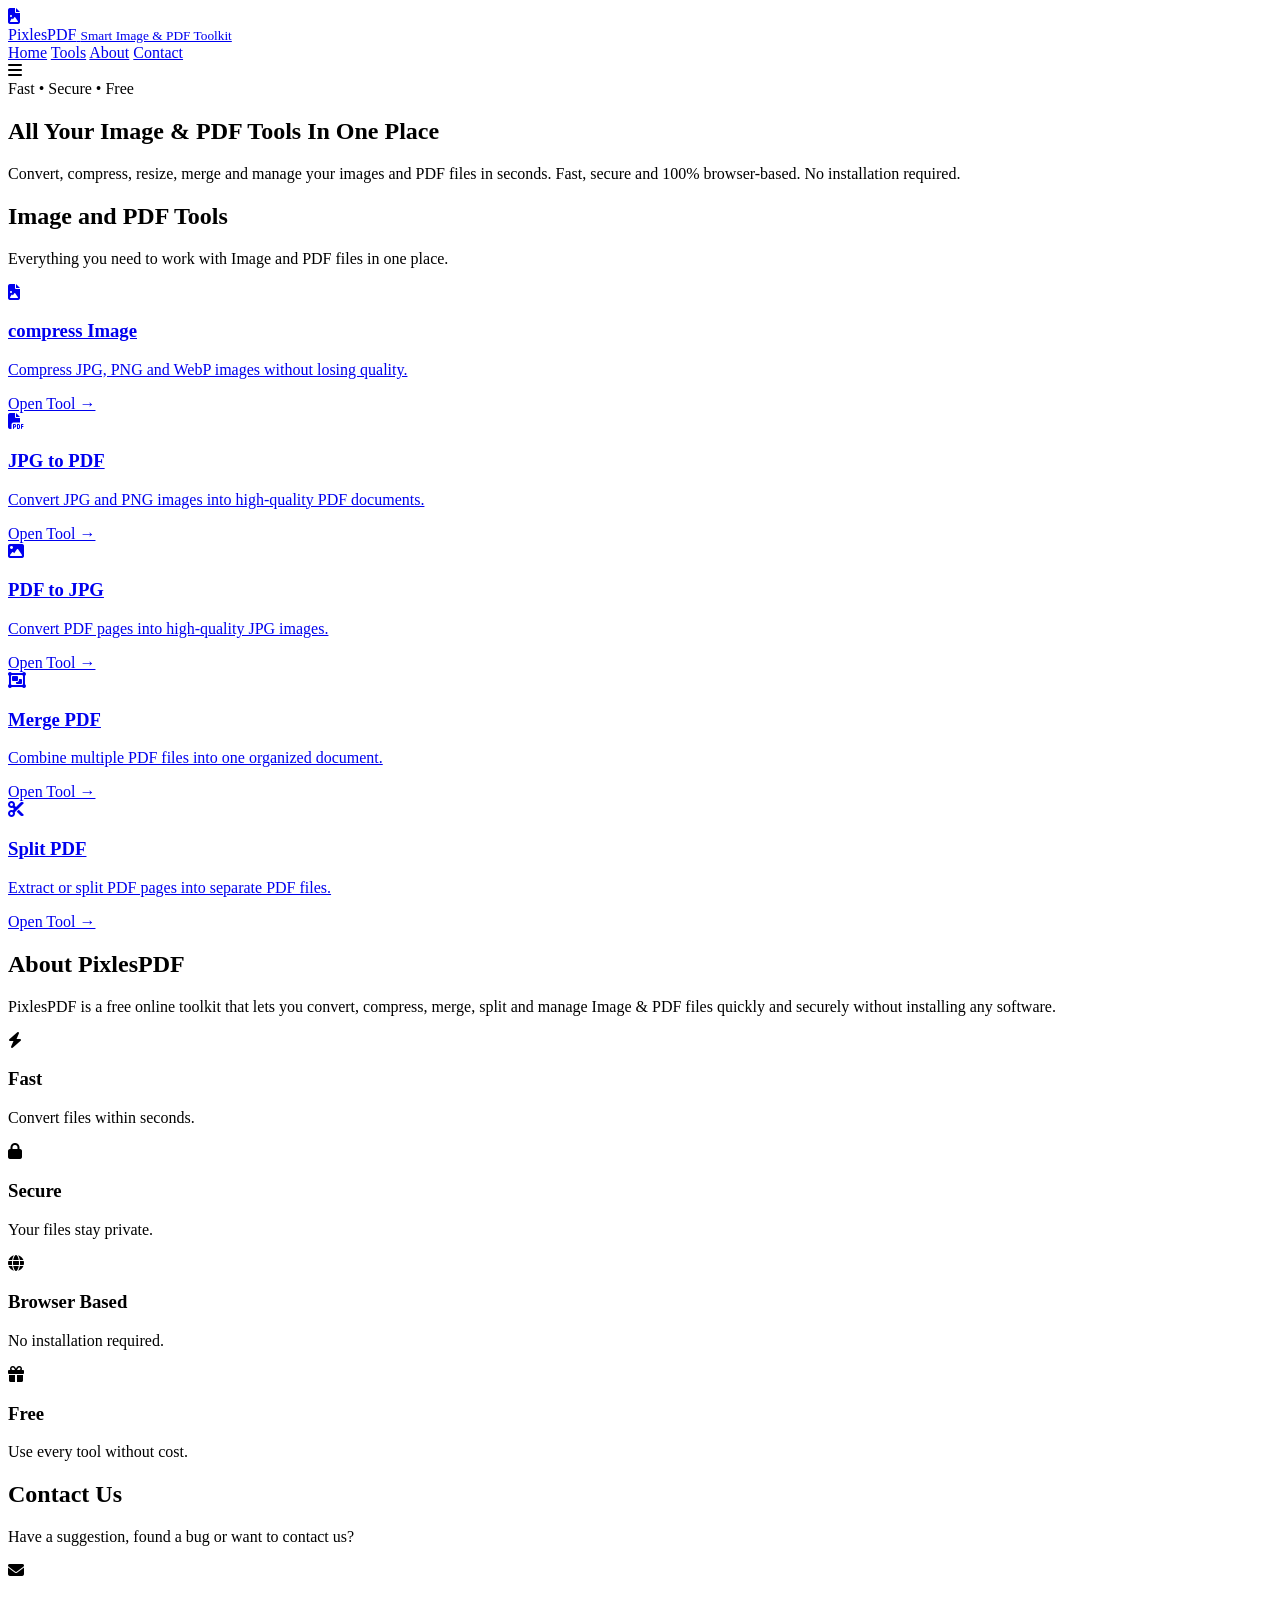
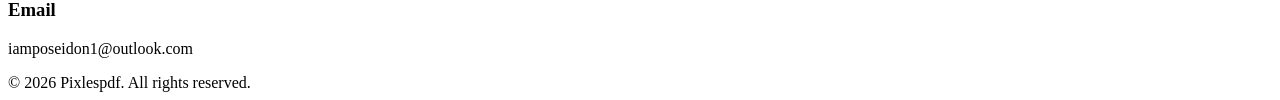
==== index.html @ 6ef6612d "Add files via upload" ====
<!DOCTYPE html>
<html lang="en">
<head>
<meta charset="UTF-8">
<meta name="viewport" content="width=device-width, initial-scale=1.0">

<title>PixlesPDF</title>

<link rel="preconnect" href="https://fonts.googleapis.com">
<link rel="preconnect" href="https://fonts.gstatic.com" crossorigin>

<link href="https://fonts.googleapis.com/css2?family=Inter:wght@400;500;600;700;800&display=swap" rel="stylesheet">

<link rel="stylesheet" href="https://cdnjs.cloudflare.com/ajax/libs/font-awesome/6.6.0/css/all.min.css">

<link rel="stylesheet" href="../css/style.css">

</head>

<body>

<header>

   <a href="index.html" class="logo">

    <div class="logo-icon">
        <i class="fa-solid fa-file-image"></i>
    </div>

    <div class="logo-text">
        <span>PixlesPDF</span>
        <small>Smart Image & PDF Toolkit</small>
    </div>

</a>

    <nav id="navbar">

        <a href="index.html">Home</a>
        <a href="#tools">Tools</a>
        <a href="#about">About</a>
        <a href="#contact">Contact</a>

    </nav>

    <div class="menu-btn" id="menuBtn">
        <i class="fa-solid fa-bars"></i>
    </div>

</header>

<section class="hero">

    <div class="hero-content">

        <span class="hero-badge">
            Fast • Secure • Free
        </span>

       <h1>All Your Image & PDF Tools In One Place</h1>

        <p>
    Convert, compress, resize, merge and manage your images and PDF files in seconds.
    Fast, secure and 100% browser-based. No installation required.
</p>

    </div>

</section>

<section class="tools" id="tools">

    <div class="section-header">

        <h2>Image and PDF Tools</h2>

        <p>
            Everything you need to work with Image and PDF files in one place.
        </p>

    </div>

    <!-- First Row -->

<div class="tools-grid">

    <!-- Compress Image -->
    <a href="compress-image.html" class="tool-card blue-card">

        <div class="icon blue">
            <i class="fa-solid fa-file-image"></i>
        </div>

        <h3>compress Image</h3>

        <p>
            Compress JPG, PNG and WebP images
            without losing quality.
        </p>

        <span>Open Tool →</span>

    </a>

    <!-- JPG to PDF -->

    <a href="jpg-to-pdf.html" class="tool-card green-card">

        <div class="icon green">
            <i class="fa-solid fa-file-pdf"></i>
        </div>

        <h3>JPG to PDF</h3>

        <p>
            Convert JPG and PNG images into
            high-quality PDF documents.
        </p>

        <span>Open Tool →</span>

    </a>

    <!-- PDF to JPG -->

    <a href="pdf-to-jpg.html" class="tool-card orange-card">

        <div class="icon orange">
            <i class="fa-solid fa-image"></i>
        </div>

        <h3>PDF to JPG</h3>

        <p>
            Convert PDF pages into
            high-quality JPG images.
        </p>

        <span>Open Tool →</span>

    </a>

</div>

<!-- Second Row -->

<div class="tools-grid-bottom">

    <!-- Merge PDF -->

    <a href="merge-pdf.html" class="tool-card purple-card">

        <div class="icon purple">
            <i class="fa-solid fa-object-group"></i>
        </div>

        <h3>Merge PDF</h3>

        <p>
            Combine multiple PDF files into
            one organized document.
        </p>

        <span>Open Tool →</span>

    </a>

    <!-- Split PDF -->

    <a href="split-pdf.html" class="tool-card red-card">

        <div class="icon red">
            <i class="fa-solid fa-scissors"></i>
        </div>

        <h3>Split PDF</h3>

        <p>
            Extract or split PDF pages
            into separate PDF files.
        </p>

        <span>Open Tool →</span>

    </a>

</div>

</section>

<section id="about" class="about">

    <div class="section-header">

        <h2>About PixlesPDF</h2>

        <p>
            PixlesPDF is a free online toolkit that lets you convert,
            compress, merge, split and manage Image & PDF files quickly
            and securely without installing any software.
        </p>

    </div>

    <div class="feature-grid">

        <div class="feature-box">

            <i class="fa-solid fa-bolt"></i>

            <h3>Fast</h3>

            <p>Convert files within seconds.</p>

        </div>

        <div class="feature-box">

            <i class="fa-solid fa-lock"></i>

            <h3>Secure</h3>

            <p>Your files stay private.</p>

        </div>

        <div class="feature-box">

            <i class="fa-solid fa-globe"></i>

            <h3>Browser Based</h3>

            <p>No installation required.</p>

        </div>

        <div class="feature-box">

            <i class="fa-solid fa-gift"></i>

            <h3>Free</h3>

            <p>Use every tool without cost.</p>

        </div>

    </div>

</section>

<section id="contact" class="features">

    <div class="section-header">

        <h2>Contact Us</h2>

        <p>

            Have a suggestion, found a bug or want to contact us?

        </p>

    </div>

    <div class="feature-box">

        <i class="fa-solid fa-envelope"></i>

        <h3>Email</h3>

        <p>

            iamposeidon1@outlook.com

        </p>

    </div>

</section>

<footer>

© 2026 Pixlespdf. All rights reserved.

</footer>
<script src="..js/navbar.js"></script>
<script src="../js/script.js"></script>
</body>
</html>
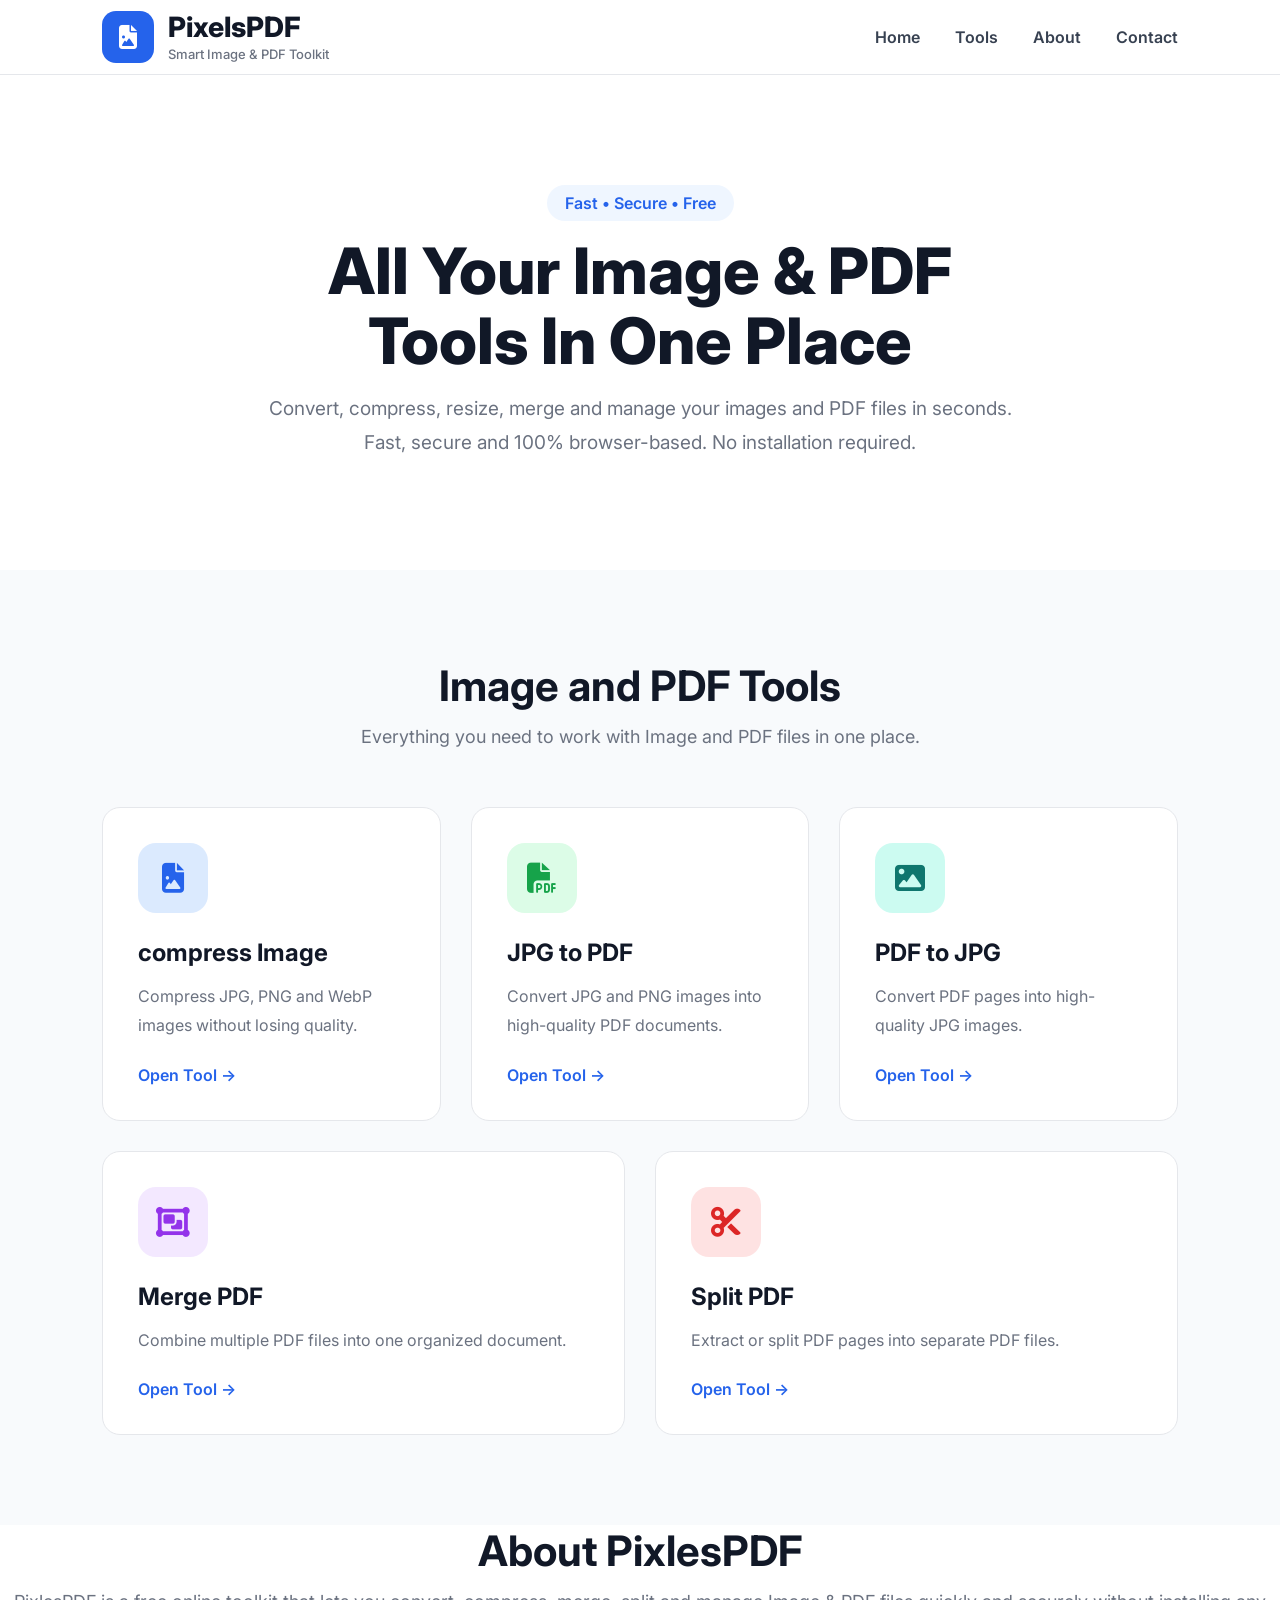
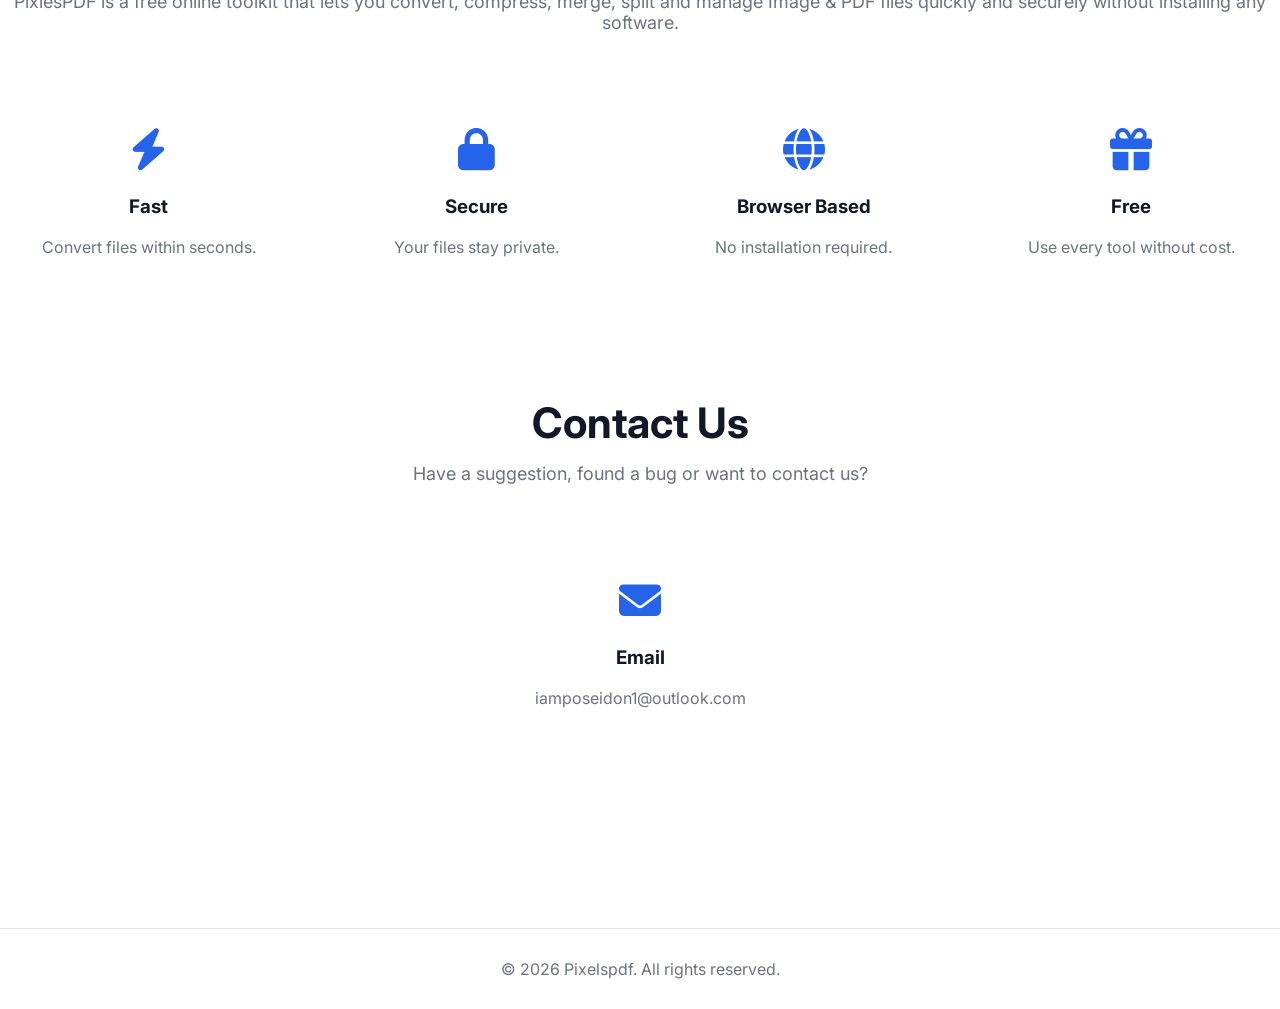
==== commit f6758008: "Add files via upload" ====
--- a/index.html
+++ b/index.html
@@ -4,7 +4,7 @@
 <meta charset="UTF-8">
 <meta name="viewport" content="width=device-width, initial-scale=1.0">
 
-<title>PixlesPDF</title>
+<title>PixelsPDF</title>
 
 <link rel="preconnect" href="https://fonts.googleapis.com">
 <link rel="preconnect" href="https://fonts.gstatic.com" crossorigin>
@@ -28,7 +28,7 @@
     </div>
 
     <div class="logo-text">
-        <span>PixlesPDF</span>
+        <span>PixelsPDF</span>
         <small>Smart Image & PDF Toolkit</small>
     </div>
 
@@ -280,7 +280,7 @@
 
 <footer>
 
-© 2026 Pixlespdf. All rights reserved.
+© 2026 Pixelspdf. All rights reserved.
 
 </footer>
 <script src="..js/navbar.js"></script>
--- a/css/style.css
+++ b/css/style.css
@@ -0,0 +1,738 @@
+/* ==========================
+   GOOGLE FONT RESET
+========================== */
+
+*{
+    margin:0;
+    padding:0;
+    box-sizing:border-box;
+    font-family:'Inter',sans-serif;
+}
+
+body{
+    background:#ffffff;
+    color:#111827;
+    overflow-x:hidden;
+}
+
+/* ==========================
+   HEADER
+========================== */
+
+header{
+    width:100%;
+    height:75px;
+
+    display:flex;
+    justify-content:space-between;
+    align-items:center;
+
+    padding:0 8%;
+
+    background:#ffffff;
+
+    border-bottom:1px solid #e5e7eb;
+
+    position:sticky;
+    top:0;
+
+    z-index:1000;
+}
+
+.logo{
+    display:flex;
+    align-items:center;
+    gap:14px;
+    text-decoration:none;
+}
+
+.logo-icon{
+    width:52px;
+    height:52px;
+    background:#2563EB;
+    border-radius:14px;
+    display:flex;
+    align-items:center;
+    justify-content:center;
+    flex-shrink:0;
+}
+
+.logo-icon i{
+    color:#fff;
+    font-size:24px;
+}
+
+.logo-text{
+    display:flex;
+    flex-direction:column;
+    line-height:1.2;
+}
+
+.logo-text span{
+    font-size:28px;
+    font-weight:800;
+    color:#111827;
+}
+
+.logo-text small{
+    font-size:13px;
+    font-weight:500;
+    color:#6B7280;
+    margin-top:2px;
+}
+
+.tools-grid a{
+
+    text-decoration:none;
+
+    color:inherit;
+
+}
+
+.tools-grid-bottom a{
+    
+     text-decoration:none;
+
+    color:inherit;
+}
+
+nav{
+
+    display:flex;
+    gap:35px;
+
+}
+
+nav a{
+
+    text-decoration:none;
+
+    color:#374151;
+
+    font-weight:600;
+
+    position:relative;
+
+    transition:.3s;
+
+}
+
+nav a:hover{
+
+    color:#2563EB;
+
+}
+
+nav a::after{
+
+    content:"";
+
+    position:absolute;
+
+    left:0;
+
+    bottom:-6px;
+
+    width:0;
+
+    height:2px;
+
+    background:#2563EB;
+
+    transition:.3s;
+
+}
+
+nav a:hover::after{
+
+    width:100%;
+
+}
+
+.menu-btn{
+
+    display:none;
+
+    font-size:28px;
+
+    color:#2563EB;
+
+    cursor:pointer;
+
+}
+
+/* ==========================
+   HERO
+========================== */
+
+.hero{
+
+    min-height:55vh;
+
+    display:flex;
+
+    justify-content:center;
+
+    align-items:center;
+
+    padding:30px 8%;
+
+    text-align:center;
+
+}
+
+.hero-content{
+
+    max-width:760px;
+
+}
+
+.hero-badge{
+
+    display:inline-block;
+
+    padding:8px 18px;
+
+    background:#EFF6FF;
+
+    color:#2563EB;
+
+    border-radius:50px;
+
+    font-weight:600;
+
+    margin-bottom:15px;
+
+}
+
+.hero h1{
+
+    font-size:64px;
+
+    font-weight:800;
+
+    line-height:1.1;
+
+    margin-bottom:15px;
+
+}
+
+.hero p{
+
+    font-size:19px;
+
+    color:#6B7280;
+
+    line-height:1.8;
+
+    margin-bottom:0;
+
+}
+
+.hero-buttons{
+
+    display:flex;
+
+    justify-content:center;
+
+    gap:20px;
+
+    flex-wrap:wrap;
+
+}
+
+.primary-btn{
+
+    background:#2563EB;
+
+    color:white;
+
+    border:none;
+
+    padding:16px 34px;
+
+    border-radius:10px;
+
+    font-size:16px;
+
+    font-weight:600;
+
+    cursor:pointer;
+
+    transition:.3s;
+
+}
+
+.primary-btn:hover{
+
+    background:#1D4ED8;
+
+}
+
+.secondary-btn{
+
+    background:white;
+
+    color:#111827;
+
+    border:1px solid #d1d5db;
+
+    padding:16px 34px;
+
+    border-radius:10px;
+
+    font-size:16px;
+
+    font-weight:600;
+
+    cursor:pointer;
+
+    transition:.3s;
+
+}
+
+.secondary-btn:hover{
+
+    background:#F8FAFC;
+
+}
+
+/* ==========================
+   TOOLS SECTION
+========================== */
+
+.tools{
+
+    padding:90px 8%;
+
+    background:#F8FAFC;
+
+}
+
+.section-header{
+
+    text-align:center;
+
+    margin-bottom:60px;
+
+}
+
+.section-header h2{
+
+    font-size:42px;
+
+    margin-bottom:15px;
+
+}
+
+.section-header p{
+
+    color:#6B7280;
+
+    font-size:18px;
+
+}
+
+.tools-grid{
+
+    display:grid;
+
+    grid-template-columns:repeat(3,1fr);
+
+    gap:30px;
+
+}
+
+.tools-grid-bottom{
+
+    display:grid;
+
+    grid-template-columns:repeat(2,1fr);
+
+    gap:30px;
+
+    margin-top:30px;
+
+}
+
+.tool-card{
+
+    background:#fff;
+
+    border:1px solid #E5E7EB;
+
+    border-radius:18px;
+
+    padding:35px;
+
+    cursor:pointer;
+
+    transition:.35s;
+
+}
+
+.tool-card:hover{
+
+    transform:translateY(-10px);
+
+    border-color:transparent;
+
+    box-shadow:0 20px 45px rgba(0,0,0,.18);
+
+}
+
+.icon{
+
+    width:70px;
+
+    height:70px;
+
+    border-radius:18px;
+
+    display:flex;
+
+    justify-content:center;
+
+    align-items:center;
+
+    margin-bottom:25px;
+
+    transition:.35s;
+
+}
+
+.tool-card:hover .icon{
+
+    transform:scale(1.12) rotate(6deg);
+
+}
+
+.icon i{
+
+    font-size:30px;
+
+}
+
+.blue-card:hover{
+    background:#2563EB;
+    color:white;
+}
+
+.green-card:hover{
+    background:#16A34A;
+    color:white;
+}
+
+.orange-card:hover{
+    background:#0F766E;
+    color:white;
+}
+
+.purple-card:hover{
+    background:#9333EA;
+    color:white;
+}
+
+.red-card:hover{
+    background:#DC2626;
+    color:white;
+}
+
+.tool-card:hover h3,
+.tool-card:hover p,
+.tool-card:hover span{
+    color:inherit;
+}
+
+.blue{
+
+    background:#DBEAFE;
+
+    color:#2563EB;
+
+}
+
+.green{
+
+    background:#DCFCE7;
+
+    color:#16A34A;
+
+}
+
+.orange{
+    background:#CCFBF1;
+    color:#0F766E;
+}
+
+.purple{
+
+    background:#F3E8FF;
+
+    color:#9333EA;
+
+}
+
+.red{
+
+    background:#FEE2E2;
+
+    color:#DC2626;
+
+}
+
+
+.tool-card h3{
+
+    font-size:24px;
+
+    margin-bottom:15px;
+
+}
+
+.tool-card p{
+
+    color:#6B7280;
+
+    line-height:1.8;
+
+    margin-bottom:25px;
+
+}
+
+.tool-card span{
+
+    color:#2563EB;
+
+    font-weight:600;
+
+    transition:.3s;
+
+}
+
+.tool-card:hover span{
+
+    letter-spacing:.8px;
+
+}
+
+@media(max-width:900px){
+
+.tools-grid{
+
+    grid-template-columns:1fr;
+
+}
+
+.tools-grid-bottom{
+
+    grid-template-columns:1fr;
+
+}
+
+.tools-grid-bottom .tool-card{
+
+    min-height:280px;
+
+    display:flex;
+
+    flex-direction:column;
+
+    justify-content:center;
+
+}
+
+}
+
+
+.section-title{
+
+    font-size:40px;
+
+    margin-bottom:40px;
+
+}
+
+
+/* ==========================
+   FOOTER
+========================== */
+
+footer{
+
+    margin-top:80px;
+
+    border-top:1px solid #e5e7eb;
+
+    padding:30px;
+
+    text-align:center;
+
+    color:#6B7280;
+
+}
+
+/* ==========================
+   MOBILE
+========================== */
+
+@media(max-width:768px){
+
+header{
+
+    padding:0 20px;
+
+}
+
+nav{
+
+    position:absolute;
+
+    top:75px;
+
+    left:0;
+
+    width:100%;
+
+    background:white;
+
+    flex-direction:column;
+
+    align-items:center;
+
+    padding:25px 0;
+
+    gap:20px;
+
+    display:none;
+
+    border-bottom:1px solid #e5e7eb;
+
+}
+
+nav.active{
+
+    display:flex;
+
+}
+
+.menu-btn{
+
+    display:block;
+
+}
+
+.hero{
+
+    min-height:70vh;
+
+    padding:60px 20px;
+
+}
+
+.hero h1{
+
+    font-size:42px;
+
+}
+
+.hero p{
+
+    font-size:16px;
+
+}
+
+.hero-buttons{
+
+    flex-direction:column;
+
+}
+
+.primary-btn,
+.secondary-btn{
+
+    width:100%;
+
+}
+
+}
+
+/* ==========================
+   FEATURES
+========================== */
+
+.features{
+    padding:100px 8%;
+    background:#ffffff;
+}
+
+.feature-grid{
+    display:grid;
+    grid-template-columns:repeat(4,1fr);
+    gap:30px;
+    margin-top:60px;
+}
+
+.feature-box{
+
+    text-align:center;
+
+    padding:35px;
+
+    border-radius:18px;
+
+    transition:.35s;
+
+}
+
+.feature-box:hover{
+
+    background:#F8FAFC;
+
+    transform:translateY(-8px);
+
+}
+
+.feature-box i{
+
+    font-size:42px;
+
+    color:#2563EB;
+
+    margin-bottom:25px;
+
+}
+
+.feature-box h3{
+
+    margin-bottom:15px;
+
+}
+
+.feature-box p{
+
+    color:#6B7280;
+
+    line-height:1.8;
+
+}
+
+@media(max-width:1000px){
+
+.feature-grid{
+
+grid-template-columns:repeat(2,1fr);
+
+}
+
+}
+
+@media(max-width:700px){
+
+.feature-grid{
+
+grid-template-columns:1fr;
+
+}
+
+}
